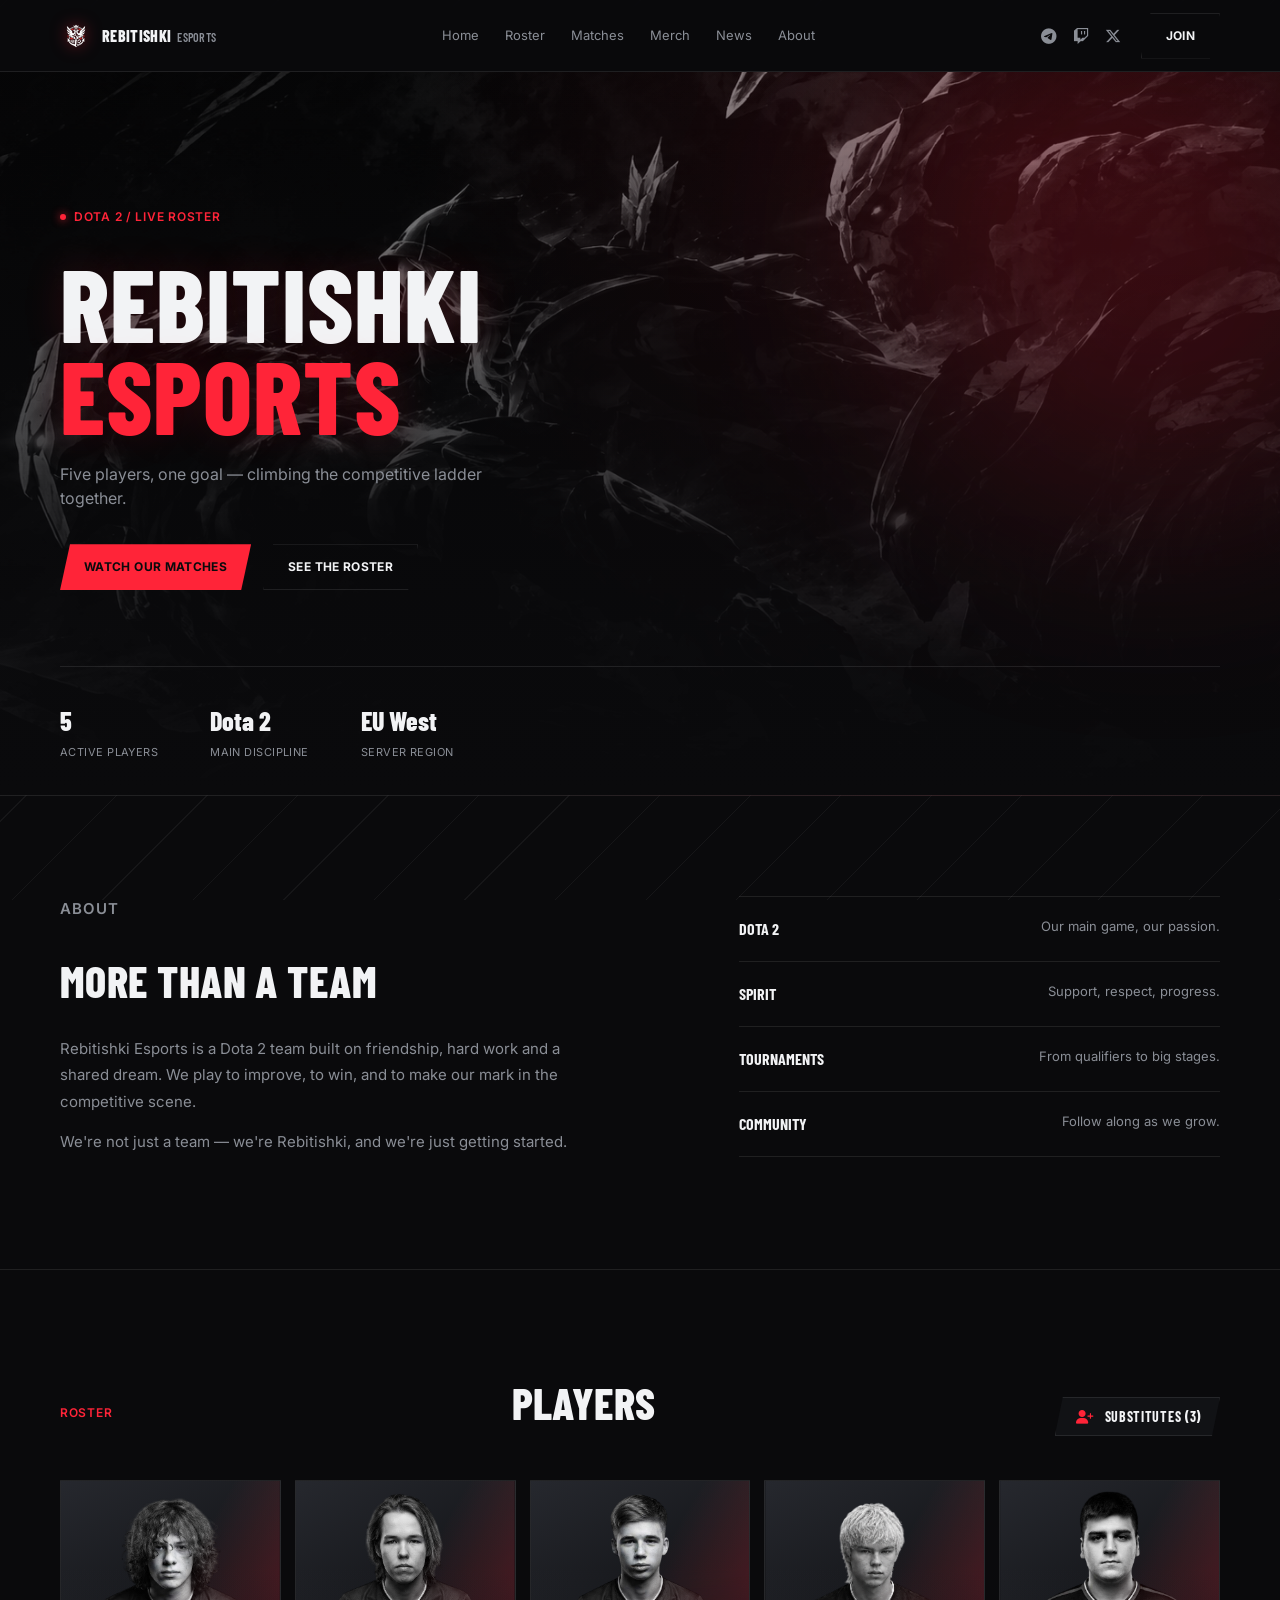
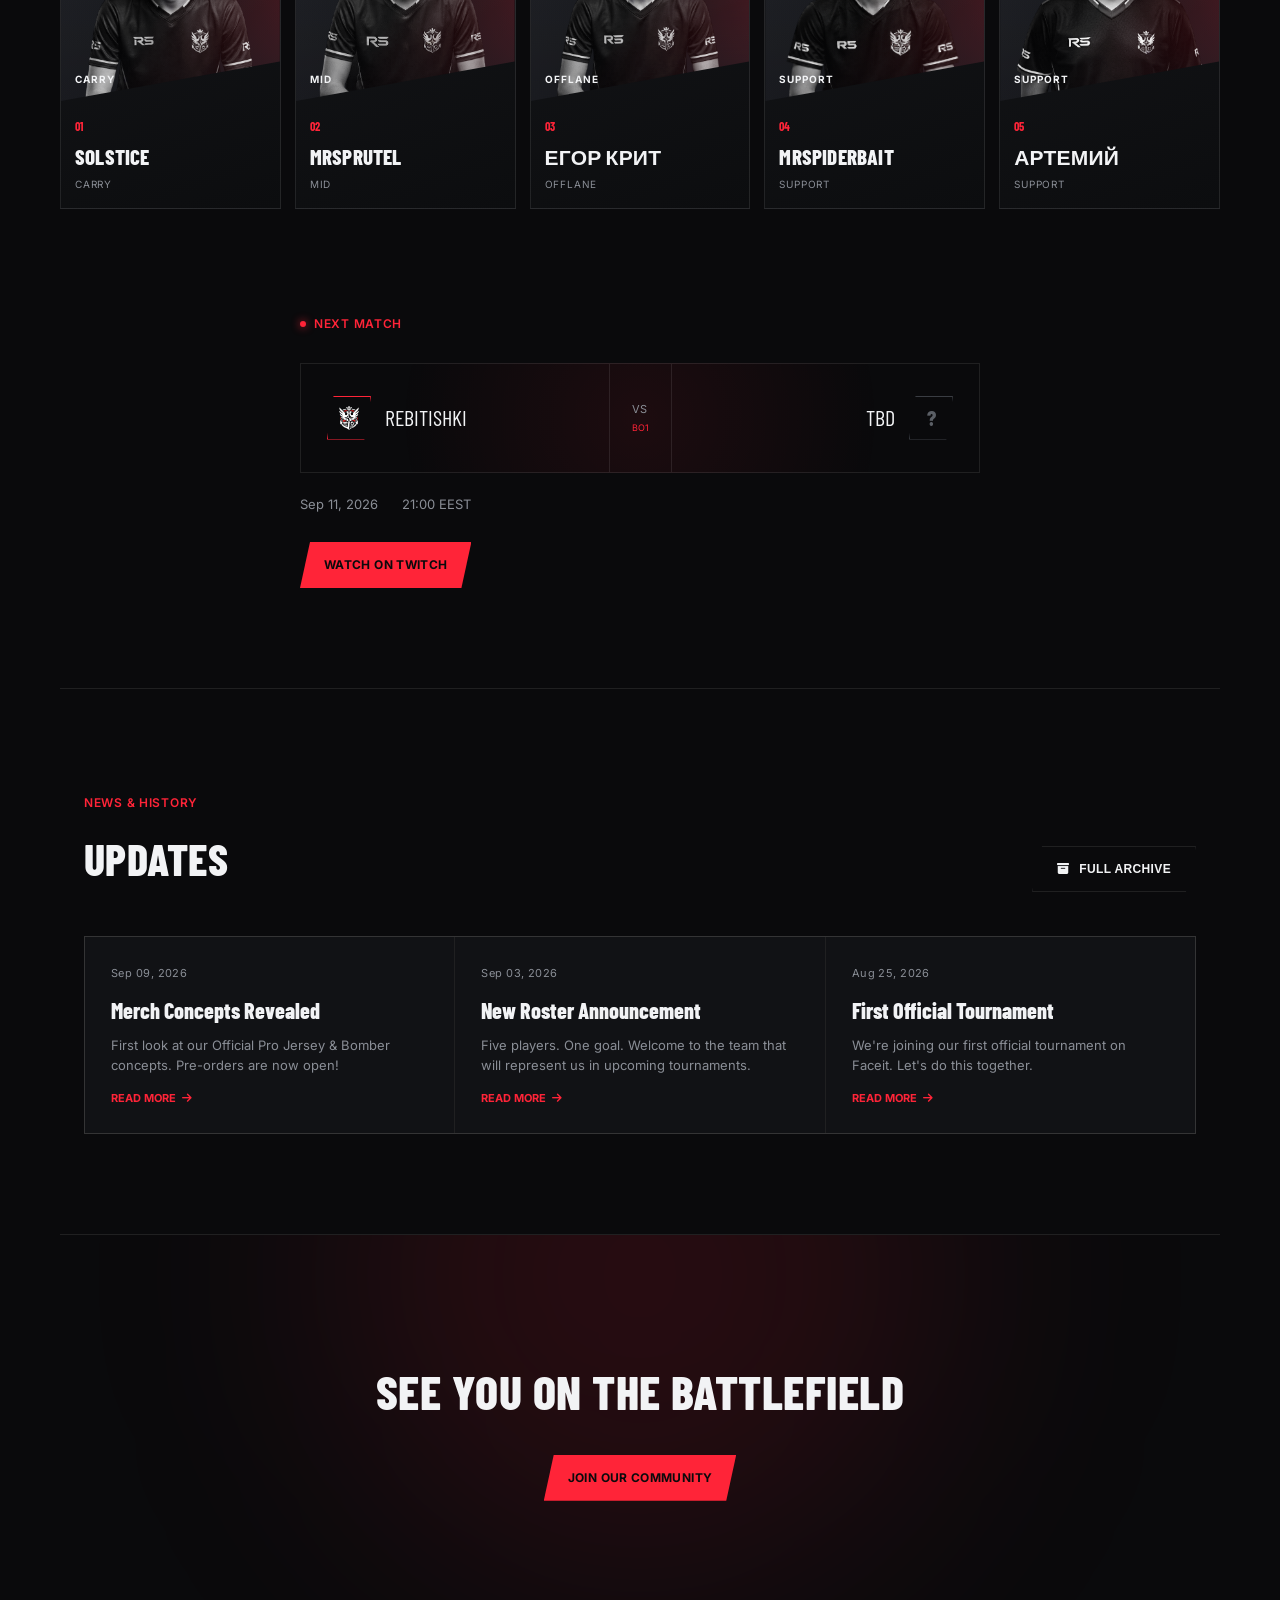
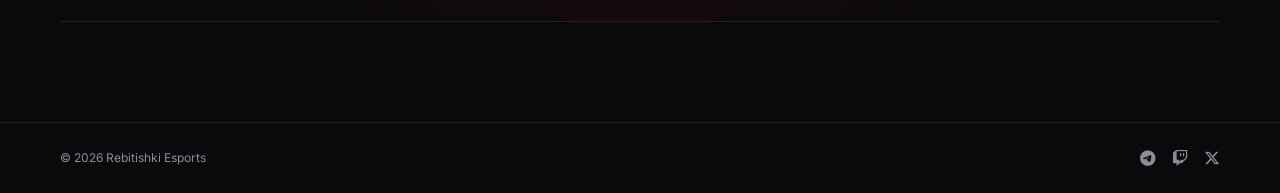
==== index.html @ dbced60c "Initial commit" ====
<!DOCTYPE html>
<html lang="en">
<head>
  <meta charset="UTF-8">
  <meta name="viewport" content="width=device-width, initial-scale=1.0">
  <meta name="theme-color" content="#0a0a0c">
  <meta name="description" content="Rebitishki Esports — competitive Dota 2 team.">
  <title>Rebitishki Esports — Dota 2</title>
  <link rel="preconnect" href="https://fonts.googleapis.com">
  <link rel="preconnect" href="https://fonts.gstatic.com" crossorigin>
  <link href="https://fonts.googleapis.com/css2?family=Barlow+Condensed:wght@600;700;800;900&family=Inter:wght@400;500;600;700&display=swap" rel="stylesheet">
  <!-- Font Awesome для иконок соцсетей и элементов -->
  <link rel="stylesheet" href="https://cdnjs.cloudflare.com/ajax/libs/font-awesome/6.5.1/css/all.min.css">
  <link rel="stylesheet" href="styles.css">
  <link rel="icon" type="image/png" href="assets/logo.png">
</head>
<body>
<!-- Page Loader -->
<div id="page-loader" class="page-loader">
  <div class="loader-content">
    <div class="dota-spinner">
      <img src="assets/logo.png" alt="Rebitishki" class="loader-logo">
    </div>
    <span class="loader-text">Loading...</span>
  </div>
</div>
  <header class="site-header">
    <a class="brand" href="#home" aria-label="Rebitishki Esports home">
      <span class="brand-mark">
        <img src="assets/logo.png" alt="Rebitishki Logo" class="brand-logo">
      </span>
      <span class="brand-name">Rebitishki<em>Esports</em></span>
    </a>

    <nav class="nav" aria-label="Primary navigation">
      <a class="active" href="#home">Home</a>
      <a href="#roster">Roster</a>
      <a href="#matches">Matches</a>
      <a href="merch.html">Merch</a>
      <a href="#news">News</a>
      <a href="#about">About</a>
    </nav>

    <div class="header-actions">
      <div class="socials">
        <a href="https://t.me/rebitishki" target="_blank" rel="noopener noreferrer" aria-label="Telegram"><i class="fa-brands fa-telegram"></i></a>
        <a href="https://www.twitch.tv/solsticemd" target="_blank" rel="noopener noreferrer" aria-label="Twitch"><i class="fa-brands fa-twitch"></i></a>
        <a href="https://x.com" target="_blank" rel="noopener noreferrer" aria-label="X"><i class="fa-brands fa-x-twitter"></i></a>
      </div>
      <a class="btn btn-line" href="#community">Join</a>
      <button class="menu-btn" aria-label="Open menu" aria-expanded="false"><span></span><span></span><span></span></button>
    </div>
  </header>

  <aside class="mobile-menu">
    <a href="#home">Home</a>
    <a href="#roster">Roster</a>
    <a href="#matches">Matches</a>
    <a href="merch.html">Merch</a>
    <a href="#news">News</a>
    <a href="#about">About</a>
    <a href="#community">Join the community</a>
  </aside>

  <main id="home">
   <section class="hero">
  <div class="hero-glow"></div>
  <div class="container">
    <div class="hero-content">
      <div class="tag"><i></i> Dota 2 / Live Roster</div>
      <h1>Rebitishki<br><span>Esports</span></h1>
      <p class="hero-copy">Five players, one goal — climbing the competitive ladder together.</p>
      <div class="hero-actions">
        <a href="#matches" class="btn btn-red">Watch Our Matches</a>
        <a href="#roster" class="btn btn-line">See The Roster</a>
      </div>
    </div>
    <div class="hero-strip">
      <div><b>5</b> <span>Active Players</span></div>
      <div><b>Dota 2</b> <span>Main Discipline</span></div>
      <div><b>EU West</b> <span>Server Region</span></div>
    </div>
  </div>
</section>

    <section class="about section" id="about">
      <div class="container about-grid">
        <div class="about-copy reveal">
          <p class="tag">About</p>
          <h2>More than a team</h2>
          <p>Rebitishki Esports is a Dota 2 team built on friendship, hard work and a shared dream. We play to improve, to win, and to make our mark in the competitive scene.</p>
          <p>We're not just a team — we're Rebitishki, and we're just getting started.</p>
        </div>
        <ul class="about-list reveal">
          <li><b>Dota 2</b><span>Our main game, our passion.</span></li>
          <li><b>Spirit</b><span>Support, respect, progress.</span></li>
          <li><b>Tournaments</b><span>From qualifiers to big stages.</span></li>
          <li><b>Community</b><span>Follow along as we grow.</span></li>
        </ul>
      </div>
    </section>

    <section class="roster section" id="roster">
      <div class="container">
        <div class="section-head reveal">
          <p class="tag">Roster</p>
          <h2>Players</h2>
          
          <div class="subs-wrapper">
            <button class="subs-btn" type="button" aria-label="Substitutes">
              <i class="fa-solid fa-user-plus"></i> Substitutes (3)
            </button>
            <div class="subs-popover">
              <div class="popover-title">Bench / Substitutes</div>
              <ul class="subs-list">
                <li>
                  <span class="sub-num">06</span>
                  <span class="sub-name">Tamaev</span>
                  <span class="sub-role">Sub</span>
                </li>
                <li class="sub-empty">
                  <span class="sub-num">07</span>
                  <span class="sub-name">TBD</span>
                  <span class="sub-role">Empty</span>
                </li>
                <li class="sub-empty">
                  <span class="sub-num">08</span>
                  <span class="sub-name">TBD</span>
                  <span class="sub-role">Empty</span>
                </li>
              </ul>
            </div>
          </div>
        </div>
<div class="players reveal">
  <article class="player-card">
    <div class="player-photo">
      <img src="assets/players/solstice.png" alt="Solstice">
      <span>Carry</span>
    </div>
    <div class="player-info"><b>01</b><h3>Solstice</h3><span>Carry</span></div>
  </article>

  <article class="player-card">
    <div class="player-photo">
      <img src="assets/players/sprutel.png" alt="MrSprutel">
      <span>Mid</span>
    </div>
    <div class="player-info"><b>02</b><h3>MrSprutel</h3><span>Mid</span></div>
  </article>

  <article class="player-card">
    <div class="player-photo">
      <img src="assets/players/egor.png" alt="EgorKrit">
      <span>Offlane</span>
    </div>
    <div class="player-info"><b>03</b><h3>Егор Крит</h3><span>Offlane</span></div>
  </article>

  <article class="player-card">
    <div class="player-photo">
      <img src="assets/players/spider.png" alt="MrSpiderbait">
      <span>Support</span>
    </div>
    <div class="player-info"><b>04</b><h3>MrSpiderbait</h3><span>Support</span></div>
  </article>

  <article class="player-card">
    <div class="player-photo">
      <img src="assets/players/artemiy.png" alt="Artemiy">
      <span>Support</span>
    </div>
    <div class="player-info"><b>05</b><h3>Артемий</h3><span>Support</span></div>
  </article>
</div>
    <section class="match section" id="matches">
      <div class="container match-wrap reveal">
        <p class="tag"><i></i>Next match</p>
        <div class="match-card">
          <div class="side">
            <div class="side-mark">
              <img src="assets/logo.png" alt="REBI">
            </div>
            <span class="side-name">Rebitishki</span>
          </div>
          <div class="vs"><span>VS</span><span class="bo">BO1</span></div>
          <div class="side side-right">
            <span class="side-name">TBD</span>
            <div class="side-mark side-mark-ghost">?</div>
          </div>
        </div>
        <div class="match-meta"><span>Sep 11, 2026</span><span>21:00 EEST</span></div>
        <a class="btn btn-red" href="https://www.twitch.tv/solsticemd" target="_blank" rel="noopener noreferrer">Watch on Twitch</a>
      </div>
    </section>

    <section class="news section" id="news">
      <div class="container">
        <div class="section-head reveal">
          <div>
            <p class="tag">News & History</p>
            <h2>Updates</h2>
          </div>
          <button class="btn btn-line" id="open-archive-btn">
            <i class="fa-solid fa-box-archive"></i> Full Archive
          </button>
        </div>

        <div class="news-grid reveal">
          <article class="news-card" onclick="openNewsModal('merch-concepts')">
            <span class="news-date">Sep 09, 2026</span>
            <h3>Merch Concepts Revealed</h3>
            <p>First look at our Official Pro Jersey & Bomber concepts. Pre-orders are now open!</p>
            <span class="read-more">Read more <i class="fa-solid fa-arrow-right"></i></span>
          </article>

          <article class="news-card" onclick="openNewsModal('roster-announcement')">
            <span class="news-date">Sep 03, 2026</span>
            <h3>New Roster Announcement</h3>
            <p>Five players. One goal. Welcome to the team that will represent us in upcoming tournaments.</p>
            <span class="read-more">Read more <i class="fa-solid fa-arrow-right"></i></span>
          </article>

          <article class="news-card" onclick="openNewsModal('first-tournament')">
            <span class="news-date">Aug 25, 2026</span>
            <h3>First Official Tournament</h3>
            <p>We're joining our first official tournament on Faceit. Let's do this together.</p>
            <span class="read-more">Read more <i class="fa-solid fa-arrow-right"></i></span>
          </article>
        </div>
      </div>
    </section>

    <section class="community section" id="community">
      <div class="community-glow"></div>
      <div class="container community-inner reveal">
        <h2>See you on the battlefield</h2>
        <a class="btn btn-red" href="https://t.me/rebitishki" target="_blank" rel="noopener noreferrer">Join our community</a>
      </div>
    </section>
  </main>

  <div class="news-modal" id="news-modal" aria-hidden="true">
    <div class="news-modal-overlay" onclick="closeNewsModal()"></div>
    <div class="news-modal-content">
      <button class="news-modal-close" onclick="closeNewsModal()" aria-label="Close modal"><i class="fa-solid fa-xmark"></i></button>
      <span class="news-date" id="modal-date">Date</span>
      <h2 id="modal-title">Title</h2>
      <div class="news-modal-body" id="modal-body"></div>
    </div>
  </div>

  <div class="news-modal" id="archive-modal" aria-hidden="true">
    <div class="news-modal-overlay" onclick="closeArchiveModal()"></div>
    <div class="news-modal-content archive-content">
      <button class="news-modal-close" onclick="closeArchiveModal()" aria-label="Close archive"><i class="fa-solid fa-xmark"></i></button>
      <h2>Team History & News Archive</h2>
      <p class="archive-sub">Complete timeline from our foundation to present day.</p>
      
      <div class="archive-timeline">
        <div class="timeline-item" onclick="openNewsModal('merch-concepts')">
          <span class="timeline-date">Sep 09, 2026</span>
          <h4>Merch Concepts & Pre-orders</h4>
          <p>Official release of concept designs for Jersey and Hoodie.</p>
        </div>
        <div class="timeline-item" onclick="openNewsModal('roster-announcement')">
          <span class="timeline-date">Sep 03, 2026</span>
          <h4>Official Roster Formed</h4>
          <p>Solstice, MrSprutel, Егор Крит, MrSpiderbait and Артемий join forces.</p>
        </div>
        <div class="timeline-item" onclick="openNewsModal('first-tournament')">
          <span class="timeline-date">Aug 25, 2026</span>
          <h4>Entering Faceit Ladder</h4>
          <p>Official registration for our first open qualifiers.</p>
        </div>
        <div class="timeline-item" onclick="openNewsModal('team-foundation')">
          <span class="timeline-date">Aug 10, 2026</span>
          <h4>Rebitishki Esports Founded</h4>
          <p>The birth of the team, creation of brand identity and vision.</p>
        </div>
      </div>
    </div>
  </div>

  <footer>
    <div class="container footer-inner">
      <span>© 2026 Rebitishki Esports</span>
      <div class="socials">
        <a href="https://t.me/rebitishki" target="_blank" rel="noopener noreferrer" aria-label="Telegram"><i class="fa-brands fa-telegram"></i></a>
        <a href="https://www.twitch.tv/solsticemd" target="_blank" rel="noopener noreferrer" aria-label="Twitch"><i class="fa-brands fa-twitch"></i></a>
        <a href="https://x.com" target="_blank" rel="noopener noreferrer" aria-label="X"><i class="fa-brands fa-x-twitter"></i></a>
      </div>
    </div>
  </footer>

  <script src="script.js"></script>
</body>
</html>
---- styles.css ----
:root {
  --bg: #0a0a0c;
  --panel: #111215;
  --line: rgba(255, 255, 255, 0.09);
  --white: #f2f3f5;
  --muted: #8a8e96;
  --red: #ff2438;
  --red-dim: #8a1420;
  --max: 1160px;
}

* {
  box-sizing: border-box;
}

html {
  scroll-behavior: smooth;
  height: 100%;
}

body {
  margin: 0;
  height: 100%;
  background: var(--bg);
  color: var(--white);
  font-family: Inter, Arial, sans-serif;
  line-height: 1.5;
  position: relative;
}

body:before {
  content: "";
  position: fixed;
  inset: 0;
  z-index: 0;
  pointer-events: none;
  opacity: 0.05;
  background-image: repeating-linear-gradient(
    -45deg,
    #fff 0 1px,
    transparent 1px 64px
  );
}

a {
  color: inherit;
  text-decoration: none;
}

.container {
  width: min(var(--max), calc(100% - 48px));
  margin: auto;
  position: relative;
  z-index: 1;
}

h1,
h2,
h3,
h4 {
  margin: 0;
  font-family: "Barlow Condensed", sans-serif;
  font-weight: 800;
  letter-spacing: 0.01em;
  text-transform: uppercase;
}

p {
  margin: 0;
}

/* --- FULLSCREEN PAGE LOADER --- */
.page-loader {
  position: fixed !important;
  top: 0 !important;
  left: 0 !important;
  width: 100vw !important;
  height: 100vh !important;
  background-color: #0a0a0c !important;
  z-index: 99999 !important;
  display: flex !important;
  align-items: center !important;
  justify-content: center !important;
  opacity: 1;
  visibility: visible;
  transition: opacity 0.4s ease, visibility 0.4s ease;
}

.page-loader.hidden {
  opacity: 0 !important;
  visibility: hidden !important;
  pointer-events: none !important;
}

.loader-content {
  display: flex;
  flex-direction: column;
  align-items: center;
  gap: 18px;
}

.dota-spinner {
  width: 64px;
  height: 64px;
  display: flex;
  align-items: center;
  justify-content: center;
  animation: dotaPulseSpin 1.4s infinite cubic-bezier(0.68, -0.55, 0.265, 1.55);
}

.loader-logo {
  width: 100%;
  height: 100%;
  object-fit: contain;
  filter: drop-shadow(0 0 14px rgba(255, 36, 56, 0.8));
}

.loader-text {
  font-family: 'Barlow Condensed', sans-serif;
  font-size: 14px;
  font-weight: 700;
  letter-spacing: 3px;
  text-transform: uppercase;
  color: #a0a0a8;
}

@keyframes dotaPulseSpin {
  0% {
    transform: rotate(0deg) scale(0.85);
    opacity: 0.6;
  }
  50% {
    transform: rotate(180deg) scale(1.15);
    opacity: 1;
  }
  100% {
    transform: rotate(360deg) scale(0.85);
    opacity: 0.6;
  }
}

/* HEADER */
.site-header {
  height: 72px;
  position: sticky;
  top: 0;
  left: 0;
  right: 0;
  z-index: 90;
  background: rgba(10, 10, 12, 0.88);
  backdrop-filter: blur(10px);
  border-bottom: 1px solid var(--line);
  display: flex;
  align-items: center;
  padding: 0 max(24px, calc((100vw - 1160px) / 2));
  justify-content: space-between;
}

.brand {
  display: flex;
  align-items: center;
  gap: 10px;
}

.brand-mark {
  display: grid;
  place-items: center;
  width: 32px;
  height: 32px;
  filter: drop-shadow(0 0 8px rgba(255, 36, 56, 0.5));
}

.brand-logo {
  width: 100%;
  height: 100%;
  object-fit: contain;
}

.brand-name {
  font-family: "Barlow Condensed";
  font-weight: 800;
  font-size: 16px;
  letter-spacing: 0.02em;
  text-transform: uppercase;
}

.brand-name em {
  font-style: normal;
  color: var(--muted);
  font-weight: 600;
  margin-left: 6px;
  font-size: 12px;
}

.nav {
  display: flex;
  gap: 26px;
  height: 100%;
  align-items: center;
}

.nav a {
  font-size: 13px;
  color: var(--muted);
  height: 100%;
  display: grid;
  place-items: center;
  position: relative;
}

.nav a:hover,
.nav a.active {
  color: var(--white);
}

.nav a.active:after {
  content: "";
  position: absolute;
  left: 0;
  right: 0;
  bottom: 0;
  height: 2px;
  background: var(--red);
  box-shadow: 0 0 8px rgba(255, 36, 56, 0.7);
}

.header-actions {
  display: flex;
  align-items: center;
  gap: 20px;
}

.socials {
  display: flex;
  gap: 16px;
  align-items: center;
}

.socials a {
  font-size: 16px;
  color: var(--muted);
  transition: color 0.2s, transform 0.2s;
  display: inline-flex;
  align-items: center;
  justify-content: center;
}

.socials a:hover {
  color: var(--red);
  transform: translateY(-2px);
}

.menu-btn {
  display: none;
  background: none;
  border: 0;
  padding: 6px;
  cursor: pointer;
}

.menu-btn span {
  width: 22px;
  height: 2px;
  background: var(--white);
  display: block;
  margin: 5px;
}

.mobile-menu {
  display: none;
}

/* BUTTONS */
.btn {
  display: inline-flex;
  align-items: center;
  justify-content: center;
  gap: 10px; /* Добавлен отступ между иконкой и текстом */
  height: 46px;
  padding: 0 24px;
  font-size: 12px;
  font-weight: 700;
  text-transform: uppercase;
  letter-spacing: 0.03em;
  transition: transform 0.2s, box-shadow 0.2s, border-color 0.2s, color 0.2s;
  clip-path: polygon(10px 0, 100% 0, calc(100% - 10px) 100%, 0 100%);
  cursor: pointer;
  border: 0;
}

.btn-red {
  background: var(--red);
  color: #0a0a0c;
  box-shadow: 0 0 0 rgba(255, 36, 56, 0);
}

.btn-red:hover {
  box-shadow: 0 8px 30px rgba(255, 36, 56, 0.45);
  transform: translateY(-2px);
}

.btn-line {
  background: transparent;
  border: 1px solid var(--line);
  color: var(--white);
}

.btn-line:hover {
  border-color: var(--red);
  color: var(--red);
}

/* SHARED */
.section {
  padding: 100px 0;
  border-bottom: 1px solid var(--line);
  position: relative;
}

.tag {
  display: inline-flex;
  align-items: center;
  gap: 8px;
  font-size: 12px;
  font-weight: 600;
  color: var(--red);
  text-transform: uppercase;
  letter-spacing: 0.06em;
  margin-bottom: 14px;
}

.tag i {
  width: 6px;
  height: 6px;
  background: var(--red);
  display: block;
  border-radius: 50%;
  box-shadow: 0 0 8px rgba(255, 36, 56, 0.9);
}

/* SECTION HEADER & SUBS BUTTON */
.section-head {
  display: flex;
  justify-content: space-between;
  align-items: flex-end;
  flex-wrap: wrap;
  gap: 16px;
  margin-bottom: 44px;
}

.section-head h2 {
  font-size: 44px;
}

.subs-wrapper {
  position: relative;
  display: inline-block;
}

.subs-btn {
  background: var(--panel);
  border: 1px solid var(--line);
  color: var(--white);
  padding: 10px 18px;
  font-family: "Barlow Condensed", sans-serif;
  font-size: 14px;
  font-weight: 700;
  text-transform: uppercase;
  letter-spacing: 0.05em;
  cursor: pointer;
  display: inline-flex;
  align-items: center;
  gap: 10px;
  transition: border-color 0.2s, color 0.2s, background 0.2s;
  clip-path: polygon(8px 0, 100% 0, calc(100% - 8px) 100%, 0 100%);
}

.subs-btn i {
  color: var(--red);
  margin-left: 2px;
}

.subs-btn:hover {
  border-color: var(--red);
  color: var(--red);
  background: #151619;
}

/* POPOVER SUBS */
.subs-popover {
  position: absolute;
  top: calc(100% + 10px);
  right: 0;
  width: 240px;
  background: #151619;
  border: 1px solid var(--line);
  padding: 16px;
  box-shadow: 0 12px 30px rgba(0, 0, 0, 0.6);
  opacity: 0;
  visibility: hidden;
  transform: translateY(8px);
  transition: opacity 0.25s ease, transform 0.25s ease, visibility 0.25s;
  z-index: 20;
}

.subs-popover:before {
  content: "";
  position: absolute;
  top: -6px;
  right: 20px;
  width: 10px;
  height: 10px;
  background: #151619;
  border-left: 1px solid var(--line);
  border-top: 1px solid var(--line);
  transform: rotate(45deg);
}

.subs-wrapper:hover .subs-popover,
.subs-wrapper.active .subs-popover {
  opacity: 1;
  visibility: visible;
  transform: translateY(0);
}

.popover-title {
  font-family: "Barlow Condensed", sans-serif;
  font-size: 13px;
  text-transform: uppercase;
  color: var(--muted);
  letter-spacing: 0.06em;
  margin-bottom: 12px;
  border-bottom: 1px solid var(--line);
  padding-bottom: 6px;
}

.subs-list {
  list-style: none;
  padding: 0;
  margin: 0;
  display: flex;
  flex-direction: column;
  gap: 8px;
}

.subs-list li {
  display: flex;
  align-items: center;
  justify-content: space-between;
  padding: 8px 10px;
  background: var(--bg);
  border: 1px solid var(--line);
  border-left: 2px solid var(--red);
}

.subs-list li.sub-empty {
  border-left-color: var(--muted);
  opacity: 0.5;
}

.sub-num {
  font-family: "Barlow Condensed", sans-serif;
  font-size: 12px;
  font-weight: 700;
  color: var(--red);
}

.sub-empty .sub-num {
  color: var(--muted);
}

.sub-name {
  font-family: "Barlow Condensed", sans-serif;
  font-size: 16px;
  font-weight: 700;
  text-transform: uppercase;
}

.sub-role {
  font-size: 9px;
  color: var(--muted);
  text-transform: uppercase;
  letter-spacing: 0.05em;
}

/* HERO */
.hero {
  padding: 130px 0 0;
  border-bottom: 1px solid var(--line);
  position: relative;
  overflow: hidden;
  background: 
    linear-gradient(180deg, rgba(10, 10, 12, 0.45) 0%, rgba(10, 10, 12, 0.95) 80%, var(--bg) 100%),
    radial-gradient(circle at 78% 18%, rgba(255, 36, 56, 0.18), transparent 50%),
    url('assets/banner.png') center top / cover no-repeat;
}

.hero-glow {
  position: absolute;
  width: 520px;
  height: 520px;
  border-radius: 50%;
  background: rgba(255, 36, 56, 0.16);
  filter: blur(120px);
  right: -140px;
  top: -80px;
  z-index: 0;
}

.hero-mark {
  position: absolute;
  right: 6%;
  top: 16%;
  width: 280px;
  height: 280px;
  color: var(--red);
  opacity: 0.16;
  z-index: 0;
}

.hero-logo-bg {
  width: 100%;
  height: 100%;
  object-fit: contain;
  filter: drop-shadow(0 0 12px rgba(255, 36, 56, 0.3));
}

.hero-content {
  max-width: 640px;
  position: relative;
  z-index: 2;
}

.hero h1 {
  font-size: clamp(56px, 8vw, 108px);
  line-height: 0.9;
  margin: 16px 0 22px;
  text-shadow: 0 0 40px rgba(255, 36, 56, 0.15);
}

.hero h1 span {
  color: var(--red);
}

.hero-copy {
  font-size: 16px;
  color: var(--muted);
  max-width: 440px;
}

.hero-actions {
  display: flex;
  gap: 12px;
  margin-top: 34px;
}

.hero-strip {
  display: flex;
  gap: 52px;
  padding: 34px 0;
  margin-top: 76px;
  border-top: 1px solid var(--line);
  flex-wrap: wrap;
  position: relative;
  z-index: 2;
}

.hero-strip div {
  display: flex;
  flex-direction: column;
  gap: 4px;
}

.hero-strip b {
  font-family: "Barlow Condensed";
  font-size: 26px;
  font-weight: 800;
}

.hero-strip span {
  font-size: 11px;
  color: var(--muted);
  text-transform: uppercase;
  letter-spacing: 0.04em;
}

/* ABOUT */
.about-grid {
  display: grid;
  grid-template-columns: 1.1fr 0.9fr;
  gap: 90px;
}

.about-copy h2 {
  font-size: 44px;
  margin: 12px 0 22px;
}

.about-copy p {
  color: var(--muted);
  font-size: 15px;
  line-height: 1.75;
  max-width: 520px;
  margin-bottom: 14px;
}

.about-list {
  list-style: none;
  margin: 0;
  padding: 0;
  border-top: 1px solid var(--line);
}

.about-list li {
  display: flex;
  justify-content: space-between;
  gap: 20px;
  padding: 20px 0;
  border-bottom: 1px solid var(--line);
}

.about-list b {
  font-family: "Barlow Condensed";
  font-size: 16px;
  text-transform: uppercase;
  white-space: nowrap;
}

.about-list span {
  color: var(--muted);
  font-size: 13px;
  text-align: right;
}

/* ROSTER */
.players {
  display: grid;
  grid-template-columns: repeat(5, 1fr);
  gap: 14px;
}

.player-card {
  border: 1px solid var(--line);
  background: linear-gradient(160deg, #151619, #0c0d0f);
  position: relative;
  overflow: hidden;
  transition: transform 0.3s, border-color 0.3s, box-shadow 0.3s;
}

.player-card:hover {
  transform: translateY(-6px);
  border-color: rgba(255, 36, 56, 0.55);
  box-shadow: 0 20px 50px rgba(0, 0, 0, 0.5);
}

/* Контейнер для фото */
.player-photo {
  height: 220px;
  position: relative;
  background: linear-gradient(150deg, #26282e, #101114 70%);
  clip-path: polygon(0 0, 100% 0, 100% 82%, 0 100%);
  overflow: hidden;
}

/* Обязательные стили для самого тега <img> */
.player-photo img {
  width: 100%;
  height: 100%;
  object-fit: cover;
  object-position: center top;
  display: block;
  position: relative;
  z-index: 1;
}

/* Красный неоновый градиент поверх картинки */
.player-photo:after {
  content: "";
  position: absolute;
  inset: 0;
  z-index: 2;
  pointer-events: none;
  background: 
    /* Тёмный градиент снизу для читаемости текста */
    linear-gradient(180deg, transparent 40%, rgba(10, 10, 12, 0.85) 100%),
    /* Диагональная красная неоновая подсвечивающая полоса */
    linear-gradient(120deg, transparent 50%, rgba(255, 36, 56, 0.35) 100%);
  mix-blend-mode: screen; /* Сохраняет яркость фото под градиентом */
}

/* Надпись роли ставится на самый верхний слой */
.player-photo span {
  position: absolute;
  left: 14px;
  bottom: 14px;
  z-index: 3;
  font-size: 10px;
  font-weight: 700;
  letter-spacing: 0.1em;
  color: var(--white);
  text-transform: uppercase;
}

.player-info {
  padding: 16px 14px;
}

.player-info b {
  display: block;
  font-family: "Barlow Condensed";
  font-size: 12px;
  color: var(--red);
  margin-bottom: 6px;
}

.player-info h3 {
  font-size: 21px;
}

.player-info span {
  display: block;
  margin-top: 4px;
  font-size: 10px;
  color: var(--muted);
  letter-spacing: 0.08em;
  text-transform: uppercase;
}

/* MATCH */
.match-wrap {
  max-width: 680px;
  position: relative;
}

.match-card {
  display: grid;
  grid-template-columns: 1fr auto 1fr;
  align-items: center;
  border: 1px solid var(--line);
  height: 110px;
  margin-top: 16px;
  background: radial-gradient(
    circle at 50% 50%,
    rgba(255, 36, 56, 0.08),
    transparent 70%
  );
}

.side {
  display: flex;
  align-items: center;
  gap: 14px;
  padding: 0 26px;
  min-width: 0;
}

.side-right {
  justify-content: flex-end;
}

.side-mark {
  width: 44px;
  height: 44px;
  display: flex;
  align-items: center;
  justify-content: center;
  border: 1px solid var(--red);
  color: var(--red);
  font-family: "Barlow Condensed";
  font-size: 20px;
  font-weight: 800;
  clip-path: polygon(15% 0, 100% 0, 85% 100%, 0 100%);
  flex-shrink: 0;
  overflow: hidden;
  padding: 4px;
}

.side-mark img {
  width: 100%;
  height: 100%;
  object-fit: contain;
  display: block;
}

.side-mark-ghost {
  border-color: #3a3d43;
  color: #5b5f66;
}

.side-name {
  font-family: "Barlow Condensed";
  font-size: 22px;
  text-transform: uppercase;
  white-space: nowrap;
  overflow: hidden;
  text-overflow: ellipsis;
}

.vs {
  display: flex;
  flex-direction: column;
  align-items: center;
  gap: 4px;
  padding: 0 22px;
  border-left: 1px solid var(--line);
  border-right: 1px solid var(--line);
  height: 100%;
  justify-content: center;
  flex-shrink: 0;
}

.vs span:first-child {
  font-size: 11px;
  color: var(--muted);
  letter-spacing: 0.06em;
}

.bo {
  font-size: 9px;
  color: var(--red);
}

.match-meta {
  display: flex;
  gap: 24px;
  font-size: 13px;
  color: var(--muted);
  margin: 22px 0 28px;
}

/* NEWS */
.news-grid {
  display: grid;
  grid-template-columns: repeat(3, 1fr);
  gap: 1px;
  background: var(--line);
  border: 1px solid var(--line);
}

.news-card {
  background: var(--panel);
  padding: 26px;
  border-top: 2px solid transparent;
  transition: border-color 0.2s, background 0.2s;
  cursor: pointer;
  position: relative;
  display: flex;
  flex-direction: column;
}

.news-card:hover {
  border-top-color: var(--red);
  background: #151619;
}

.news-date {
  font-size: 11px;
  color: var(--muted);
  letter-spacing: 0.04em;
}

.news-card h3 {
  font-size: 22px;
  margin: 12px 0 8px;
  text-transform: none;
  letter-spacing: 0;
}

.news-card p {
  font-size: 13px;
  color: var(--muted);
  line-height: 1.6;
}

.news-card .read-more {
  margin-top: auto;
  padding-top: 14px;
  font-size: 11px;
  font-weight: 700;
  text-transform: uppercase;
  color: var(--red);
  display: inline-flex;
  align-items: center;
  gap: 6px;
  transition: transform 0.2s ease;
}

.news-card:hover .read-more {
  transform: translateX(4px);
}

/* COMMUNITY */
.community {
  overflow: hidden;
}

.community-glow {
  position: absolute;
  width: 600px;
  height: 600px;
  border-radius: 50%;
  background: rgba(255, 36, 56, 0.12);
  filter: blur(130px);
  left: 50%;
  top: -260px;
  transform: translateX(-50%);
  z-index: 0;
}

.community-inner {
  text-align: center;
  padding: 20px 0;
}

.community-inner h2 {
  font-size: 48px;
  max-width: 560px;
  margin: 0 auto 28px;
}

/* INTERIOR PAGE HERO */
.page-hero {
  padding: 150px 0 60px;
  border-bottom: 1px solid var(--line);
  position: relative;
  overflow: hidden;
  background: radial-gradient(
    circle at 15% 20%,
    rgba(255, 36, 56, 0.1),
    transparent 40%
  );
}

.page-hero h1 {
  font-size: clamp(44px, 6vw, 72px);
  line-height: 0.92;
  margin: 14px 0 16px;
}

.page-hero p {
  color: var(--muted);
  font-size: 15px;
  max-width: 480px;
}

/* SHOP */
.shop-grid {
  display: grid;
  grid-template-columns: repeat(3, 1fr);
  gap: 14px;
}

.product-card {
  border: 1px solid var(--line);
  background: linear-gradient(160deg, #151619, #0c0d0f);
  position: relative;
  overflow: hidden;
  transition: transform 0.3s, border-color 0.3s, box-shadow 0.3s;
}

.product-card:hover {
  transform: translateY(-6px);
  border-color: rgba(255, 36, 56, 0.55);
  box-shadow: 0 20px 50px rgba(0, 0, 0, 0.5);
}

.product-photo {
  height: 200px;
  position: relative;
  background: linear-gradient(150deg, #26282e, #101114 70%);
  clip-path: polygon(0 0, 100% 0, 100% 82%, 0 100%);
  display: flex;
  align-items: flex-end;
}

.product-photo:after {
  content: "";
  position: absolute;
  inset: 0;
  background: linear-gradient(
    120deg,
    transparent 55%,
    rgba(255, 36, 56, 0.22)
  );
  mix-blend-mode: screen;
}

.product-photo span {
  position: relative;
  z-index: 1;
  padding: 14px;
  font-family: "Barlow Condensed";
  font-size: 15px;
  letter-spacing: 0.08em;
  color: rgba(255, 255, 255, 0.55);
  text-transform: uppercase;
}

.product-info {
  padding: 18px 16px;
}

.product-info .cat {
  display: block;
  font-size: 10px;
  color: var(--red);
  text-transform: uppercase;
  letter-spacing: 0.08em;
  margin-bottom: 6px;
}

.product-info h3 {
  font-size: 20px;
  text-transform: none;
  letter-spacing: 0;
  font-weight: 700;
}

.product-row {
  display: flex;
  align-items: center;
  justify-content: space-between;
  margin-top: 14px;
}

.price {
  font-family: "Barlow Condensed";
  font-size: 20px;
  color: var(--white);
}

.btn-small {
  height: 38px;
  padding: 0 16px;
  font-size: 11px;
}

/* MODALS */
.news-modal {
  position: fixed;
  inset: 0;
  z-index: 1000;
  display: flex;
  align-items: center;
  justify-content: center;
  padding: 20px;
  opacity: 0;
  visibility: hidden;
  transition: opacity 0.3s ease, visibility 0.3s ease;
}

.news-modal.active {
  opacity: 1;
  visibility: visible;
}

.news-modal-overlay {
  position: absolute;
  inset: 0;
  background: rgba(10, 10, 12, 0.85);
  backdrop-filter: blur(8px);
}

.news-modal-content {
  position: relative;
  z-index: 1;
  width: 100%;
  max-width: 600px;
  background: var(--panel);
  border: 1px solid var(--line);
  padding: 36px;
  box-shadow: 0 20px 50px rgba(0, 0, 0, 0.8);
  transform: translateY(20px) scale(0.95);
  transition: transform 0.3s ease, filter 0.3s ease;
  clip-path: polygon(
    0 0,
    100% 0,
    100% calc(100% - 15px),
    calc(100% - 15px) 100%,
    0 100%
  );
}

.news-modal.active .news-modal-content {
  transform: translateY(0) scale(1);
}

.news-modal-close {
  position: absolute;
  top: 16px;
  right: 16px;
  background: none;
  border: none;
  color: var(--muted);
  font-size: 20px;
  cursor: pointer;
  transition: color 0.2s ease;
}

.news-modal-close:hover {
  color: var(--red);
}

.news-modal h2 {
  font-size: 28px;
  margin: 8px 0 20px;
  line-height: 1.1;
  text-transform: none;
}

.news-modal-body {
  color: var(--muted);
  font-size: 14px;
  line-height: 1.7;
}

.news-modal-body p {
  margin-bottom: 12px;
}

.news-modal-body strong {
  color: var(--white);
}

/* ARCHIVE TIMELINE */
.archive-content {
  max-width: 700px;
  max-height: 85vh;
  overflow-y: auto;
}

.archive-sub {
  color: var(--muted);
  font-size: 13px;
  margin-bottom: 24px;
}

.archive-timeline {
  display: flex;
  flex-direction: column;
  gap: 12px;
  position: relative;
  padding-left: 16px;
  border-left: 2px solid var(--line);
}

.timeline-item {
  position: relative;
  background: var(--bg);
  border: 1px solid var(--line);
  padding: 16px 20px;
  cursor: pointer;
  transition: border-color 0.2s ease, transform 0.2s ease;
}

.timeline-item:before {
  content: "";
  position: absolute;
  left: -22px;
  top: 20px;
  width: 10px;
  height: 10px;
  background: var(--red);
  border-radius: 50%;
  box-shadow: 0 0 8px var(--red);
}

.timeline-item:hover {
  border-color: var(--red);
  transform: translateX(4px);
}

.timeline-date {
  font-size: 11px;
  color: var(--red);
  font-weight: 600;
  text-transform: uppercase;
}

.timeline-item h4 {
  font-family: "Barlow Condensed", sans-serif;
  font-size: 18px;
  margin: 4px 0;
  text-transform: uppercase;
}

.timeline-item p {
  font-size: 12px;
  color: var(--muted);
}

/* MODAL OVERLAP & DEPTH STYLES */
#archive-modal {
  z-index: 1000;
  transition: opacity 0.3s ease, filter 0.3s ease, transform 0.3s ease;
}

#news-modal {
  z-index: 1010;
}

#archive-modal.pushed-back .news-modal-content {
  transform: scale(0.94) translateY(10px);
  filter: brightness(0.4) blur(2px);
  pointer-events: none;
}

.btn-archive,
.subs-btn {
  display: inline-flex;
  align-items: center;
  gap: 10px;
}

.btn-archive i,
.subs-btn i {
  margin-left: 2px;
}

/* FOOTER */
footer {
  padding: 26px 0;
  position: relative;
}

.footer-inner {
  display: flex;
  align-items: center;
  justify-content: space-between;
  font-size: 12px;
  color: var(--muted);
}

/* REVEAL ANIMATION */
.reveal {
  opacity: 0;
  transform: translateY(16px);
  transition: opacity 0.6s ease, transform 0.6s ease;
}

.reveal.visible {
  opacity: 1;
  transform: none;
}

/* MEDIA QUERIES */
@media (max-width: 1000px) {
  .about-grid {
    gap: 50px;
  }
  .players {
    grid-template-columns: repeat(3, 1fr);
  }
  .player-card:nth-child(4),
  .player-card:nth-child(5) {
    display: none;
  }
  .news-grid {
    grid-template-columns: 1fr;
  }
  .hero-mark {
    opacity: 0.1;
    width: 220px;
    height: 220px;
  }
}

@media (max-width: 760px) {
  .container {
    width: min(100% - 32px, var(--max));
  }
  .site-header {
    height: 60px;
    padding: 0 16px;
  }
  .nav {
    display: none;
  }
  .socials {
    display: none;
  }
  .header-actions > .btn {
    display: none;
  }
  .menu-btn {
    display: block;
  }
  .mobile-menu {
    position: fixed;
    z-index: 89;
    top: 60px;
    left: 0;
    right: 0;
    background: rgba(10, 10, 12, 0.98);
    border-bottom: 1px solid var(--line);
    padding: 8px 20px;
    display: flex;
    flex-direction: column;
    max-height: 0;
    overflow: hidden;
    transition: max-height 0.35s;
  }
  .mobile-menu.open {
    max-height: 400px;
  }
  .mobile-menu a {
    padding: 16px 4px;
    border-bottom: 1px solid var(--line);
    font-family: "Barlow Condensed";
    font-size: 20px;
    text-transform: uppercase;
  }
  .mobile-menu a:last-child {
    color: var(--red);
  }

  .hero {
    padding: 76px 0 0;
  }
  .hero-mark {
    display: none;
  }
  .hero-actions {
    flex-direction: column;
    align-items: stretch;
    max-width: 280px;
  }
  .hero-strip {
    gap: 24px;
    margin-top: 48px;
  }

  .section {
    padding: 64px 0;
  }
  .about-grid {
    display: block;
  }
  .about-list {
    margin-top: 32px;
  }
  .section-head h2,
  .about-copy h2 {
    font-size: 36px;
  }

  .players {
    grid-template-columns: 1fr 1fr;
  }
  .player-card:nth-child(4),
  .player-card:nth-child(5) {
    display: block;
  }
  .player-photo {
    height: 150px;
  }

  .match-card {
    grid-template-columns: 1fr auto 1fr;
    height: auto;
    padding: 16px 0;
  }
  .side {
    padding: 0 10px;
    gap: 8px;
  }
  .side-mark {
    width: 34px;
    height: 34px;
    font-size: 15px;
  }
  .side-name {
    font-size: 15px;
  }
  .match-meta {
    gap: 14px;
    flex-wrap: wrap;
  }

  .community-inner h2 {
    font-size: 32px;
  }
  .subs-popover {
    right: auto;
    left: 0;
  }
  .subs-popover:before {
    right: auto;
    left: 20px;
  }

  .news-modal-content {
    padding: 24px 18px;
  }
  .news-modal h2 {
    font-size: 22px;
  }
 /* --- FIX GRID MERCH & CENTERED CARD --- */
.shop-grid {
  display: grid !important;
  grid-template-columns: repeat(3, 1fr) !important;
  gap: 20px !important;
}

/* Карточка на всю ширину сетки (4-я по счету) */
.product-card-centered {
  grid-column: 1 / -1 !important;
  max-width: 500px !important;
  margin: 0 auto !important;
  width: 100% !important;
}

/* Адаптив для планшетов и мобильных устройств */
@media (max-width: 900px) {
  .shop-grid {
    grid-template-columns: repeat(2, 1fr) !important;
  }
}

@media (max-width: 600px) {
  .shop-grid {
    grid-template-columns: 1fr !important;
  }
  
  .product-card-centered {
    max-width: 100% !important;
  }
}
}
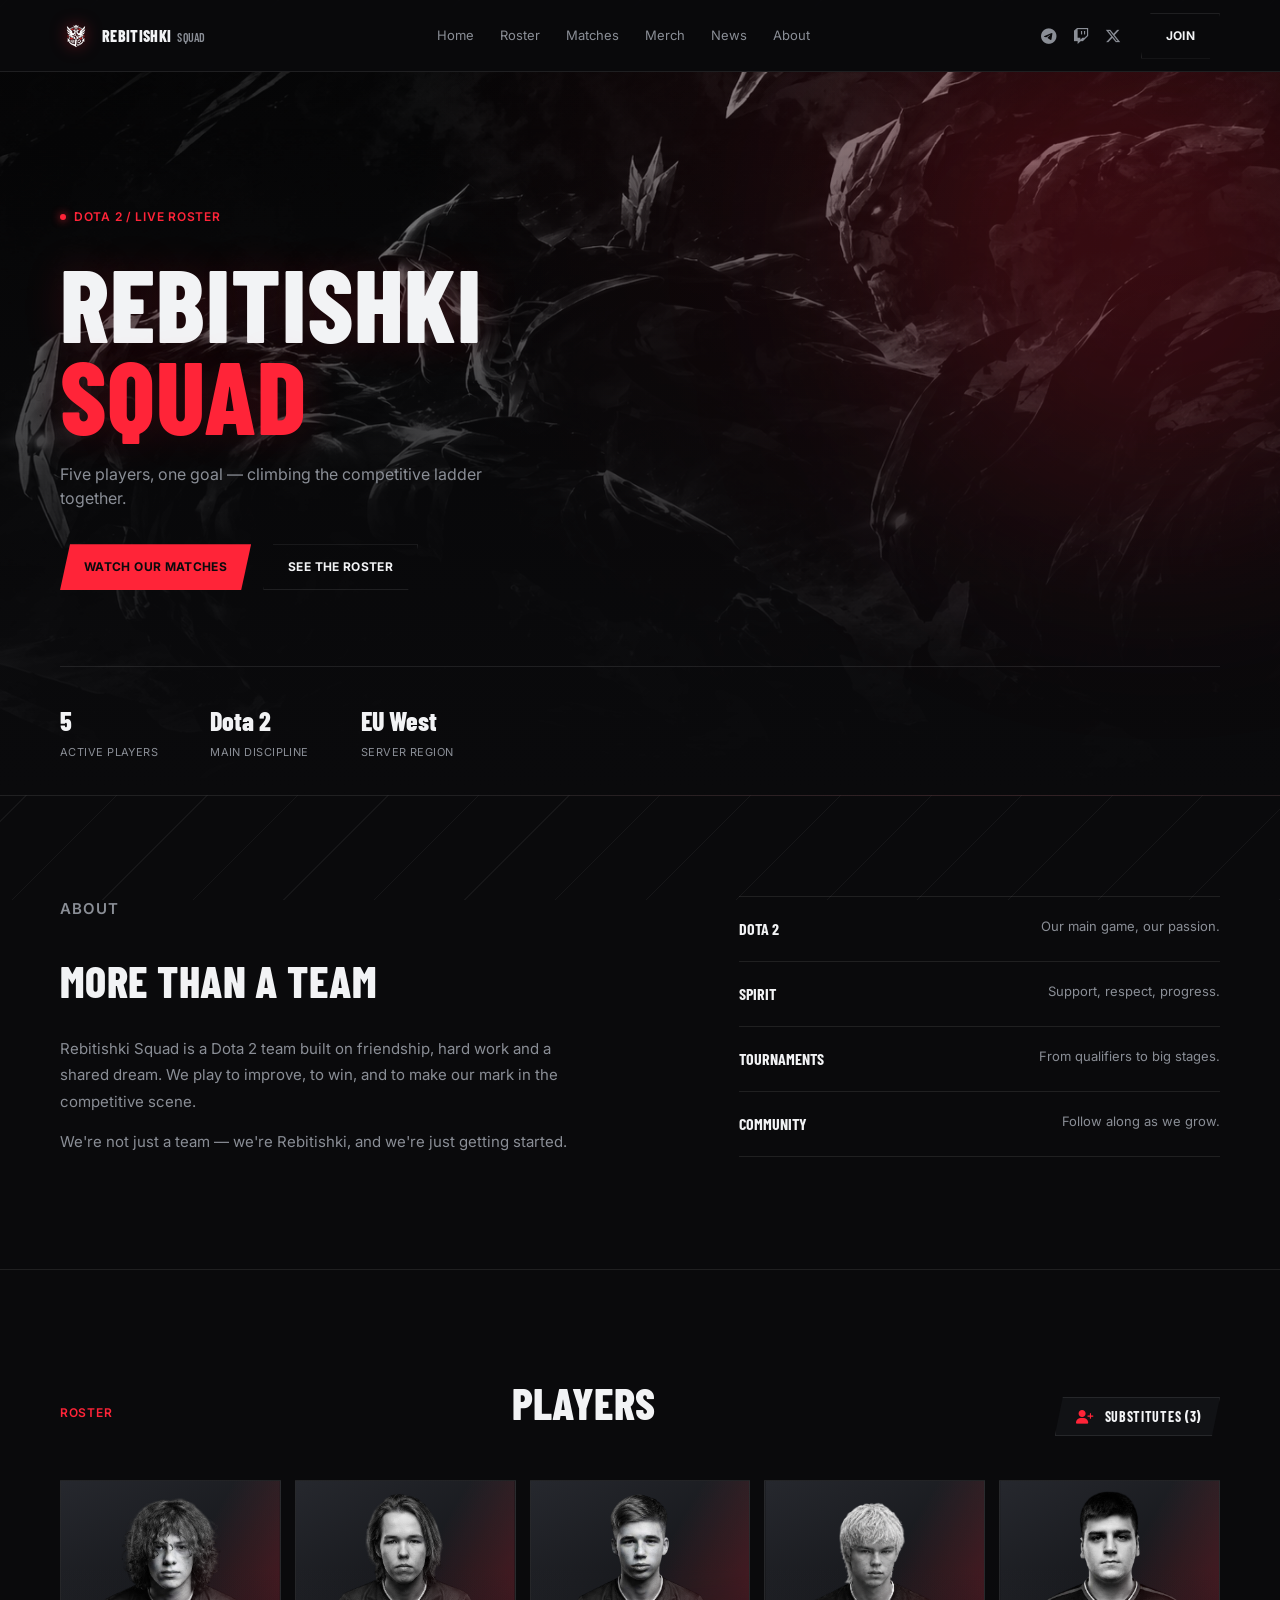
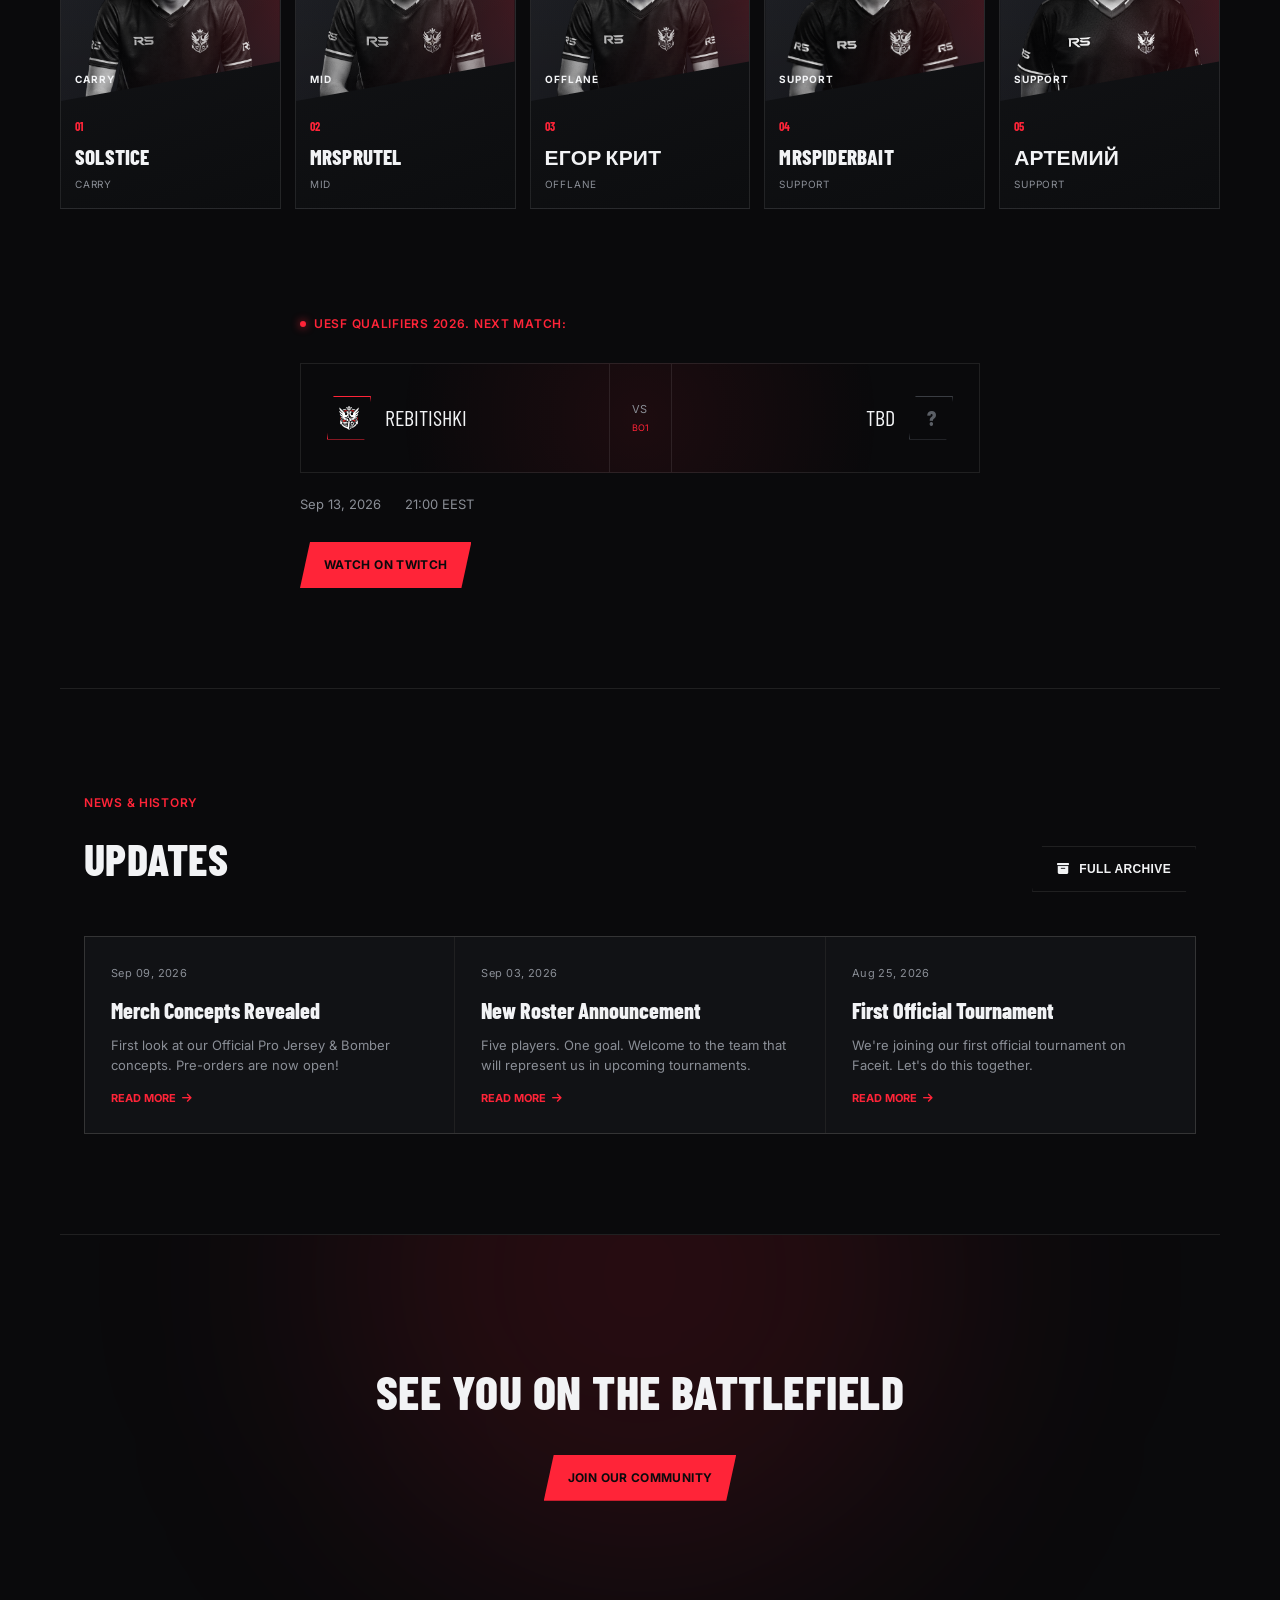
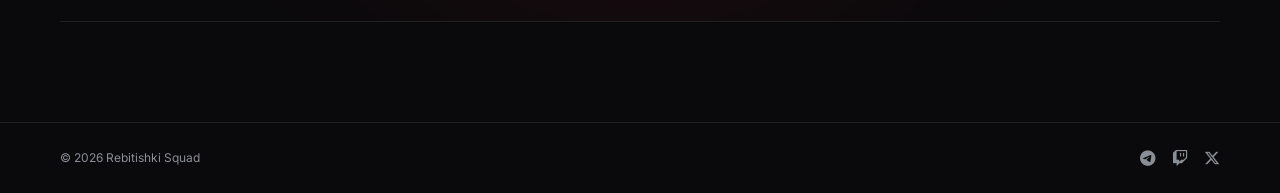
==== commit dcda5d08: "Merch website update, minor fixes" ====
--- a/index.html
+++ b/index.html
@@ -4,8 +4,8 @@
   <meta charset="UTF-8">
   <meta name="viewport" content="width=device-width, initial-scale=1.0">
   <meta name="theme-color" content="#0a0a0c">
-  <meta name="description" content="Rebitishki Esports — competitive Dota 2 team.">
-  <title>Rebitishki Esports — Dota 2</title>
+  <meta name="description" content="Rebitishki Squad — competitive Dota 2 team.">
+  <title>Rebitishki Squad — Dota 2</title>
   <link rel="preconnect" href="https://fonts.googleapis.com">
   <link rel="preconnect" href="https://fonts.gstatic.com" crossorigin>
   <link href="https://fonts.googleapis.com/css2?family=Barlow+Condensed:wght@600;700;800;900&family=Inter:wght@400;500;600;700&display=swap" rel="stylesheet">
@@ -25,11 +25,11 @@
   </div>
 </div>
   <header class="site-header">
-    <a class="brand" href="#home" aria-label="Rebitishki Esports home">
+    <a class="brand" href="#home" aria-label="Rebitishki Squad home">
       <span class="brand-mark">
         <img src="assets/logo.png" alt="Rebitishki Logo" class="brand-logo">
       </span>
-      <span class="brand-name">Rebitishki<em>Esports</em></span>
+      <span class="brand-name">Rebitishki<em>Squad</em></span>
     </a>
 
     <nav class="nav" aria-label="Primary navigation">
@@ -68,7 +68,7 @@
   <div class="container">
     <div class="hero-content">
       <div class="tag"><i></i> Dota 2 / Live Roster</div>
-      <h1>Rebitishki<br><span>Esports</span></h1>
+      <h1>Rebitishki<br><span>Squad</span></h1>
       <p class="hero-copy">Five players, one goal — climbing the competitive ladder together.</p>
       <div class="hero-actions">
         <a href="#matches" class="btn btn-red">Watch Our Matches</a>
@@ -88,7 +88,7 @@
         <div class="about-copy reveal">
           <p class="tag">About</p>
           <h2>More than a team</h2>
-          <p>Rebitishki Esports is a Dota 2 team built on friendship, hard work and a shared dream. We play to improve, to win, and to make our mark in the competitive scene.</p>
+          <p>Rebitishki Squad is a Dota 2 team built on friendship, hard work and a shared dream. We play to improve, to win, and to make our mark in the competitive scene.</p>
           <p>We're not just a team — we're Rebitishki, and we're just getting started.</p>
         </div>
         <ul class="about-list reveal">
@@ -175,7 +175,7 @@
 </div>
     <section class="match section" id="matches">
       <div class="container match-wrap reveal">
-        <p class="tag"><i></i>Next match</p>
+        <p class="tag"><i></i>UESF Qualifiers 2026. Next match:</p>
         <div class="match-card">
           <div class="side">
             <div class="side-mark">
@@ -189,7 +189,7 @@
             <div class="side-mark side-mark-ghost">?</div>
           </div>
         </div>
-        <div class="match-meta"><span>Sep 11, 2026</span><span>21:00 EEST</span></div>
+        <div class="match-meta"><span>Sep 13, 2026</span><span>21:00 EEST</span></div>
         <a class="btn btn-red" href="https://www.twitch.tv/solsticemd" target="_blank" rel="noopener noreferrer">Watch on Twitch</a>
       </div>
     </section>
@@ -261,7 +261,7 @@
         <div class="timeline-item" onclick="openNewsModal('merch-concepts')">
           <span class="timeline-date">Sep 09, 2026</span>
           <h4>Merch Concepts & Pre-orders</h4>
-          <p>Official release of concept designs for Jersey and Hoodie.</p>
+          <p>Official release of concept designs for Jersey and Bomber.</p>
         </div>
         <div class="timeline-item" onclick="openNewsModal('roster-announcement')">
           <span class="timeline-date">Sep 03, 2026</span>
@@ -275,7 +275,7 @@
         </div>
         <div class="timeline-item" onclick="openNewsModal('team-foundation')">
           <span class="timeline-date">Aug 10, 2026</span>
-          <h4>Rebitishki Esports Founded</h4>
+          <h4>Rebitishki Squad Founded</h4>
           <p>The birth of the team, creation of brand identity and vision.</p>
         </div>
       </div>
@@ -284,7 +284,7 @@
 
   <footer>
     <div class="container footer-inner">
-      <span>© 2026 Rebitishki Esports</span>
+      <span>© 2026 Rebitishki Squad</span>
       <div class="socials">
         <a href="https://t.me/rebitishki" target="_blank" rel="noopener noreferrer" aria-label="Telegram"><i class="fa-brands fa-telegram"></i></a>
         <a href="https://www.twitch.tv/solsticemd" target="_blank" rel="noopener noreferrer" aria-label="Twitch"><i class="fa-brands fa-twitch"></i></a>
--- a/styles.css
+++ b/styles.css
@@ -965,24 +965,53 @@
 }
 
 .product-photo {
-  height: 200px;
-  position: relative;
-  background: linear-gradient(150deg, #26282e, #101114 70%);
-  clip-path: polygon(0 0, 100% 0, 100% 82%, 0 100%);
-  display: flex;
-  align-items: flex-end;
-}
-
-.product-photo:after {
-  content: "";
+  width: 100%;
+  height: 180px; /* Уменьшаем высоту блока с картинкой */
+  overflow: hidden;
+  background-color: #0d0e12;
+  display: flex;
+  align-items: center;
+  justify-content: center;
+  padding: 12px; /* Добавляем отступы внутри, чтобы картинка не липла к краям */
+}
+
+.product-photo img {
+  width: 100%;
+  height: 100%;
+  object-fit: cover;
+  display: block;
+  /* Мягко растворяет картинку к нижнему краю */
+  -webkit-mask-image: linear-gradient(to bottom, black 70%, transparent 100%);
+  mask-image: linear-gradient(to bottom, black 70%, transparent 100%);
+}
+
+.product-card:hover .product-photo img {
+  transform: scale(1.04);
+}
+.product-card,
+.product-photo {
+  background-color: #050507; /* Укажите точный HEX-код фона ваших изображений */
+}
+/* Накладка-градиент на всю карточку */
+.product-card::before {
+  content: '';
   position: absolute;
   inset: 0;
+  /* 
+    1. Верхняя тень (накрывает верх картинки)
+    2. Прозрачный центр (оставляет мерч ярким)
+    3. Тень в районе категории (Accessories...) 
+  */
   background: linear-gradient(
-    120deg,
-    transparent 55%,
-    rgba(255, 36, 56, 0.22)
+    to bottom,
+    rgba(0, 0, 0, 0.9) 0%,        /* Плотная тень у самого верха */
+    transparent 18%,              /* Проявляет картинку */
+    transparent 10%, 
+    rgba(0, 0, 0, 0.85) 55%,      /* Затемняет зону категории и стыка */
+    transparent 75%
   );
-  mix-blend-mode: screen;
+  pointer-events: none; /* Пропускает клик по кнопкам и карточке */
+  z-index: 2;
 }
 
 .product-photo span {
@@ -997,7 +1026,12 @@
 }
 
 .product-info {
-  padding: 18px 16px;
+  position: relative;
+  z-index: 3;
+  padding: 20px;
+  display: flex;
+  flex-direction: column;
+  flex-grow: 1;
 }
 
 .product-info .cat {
